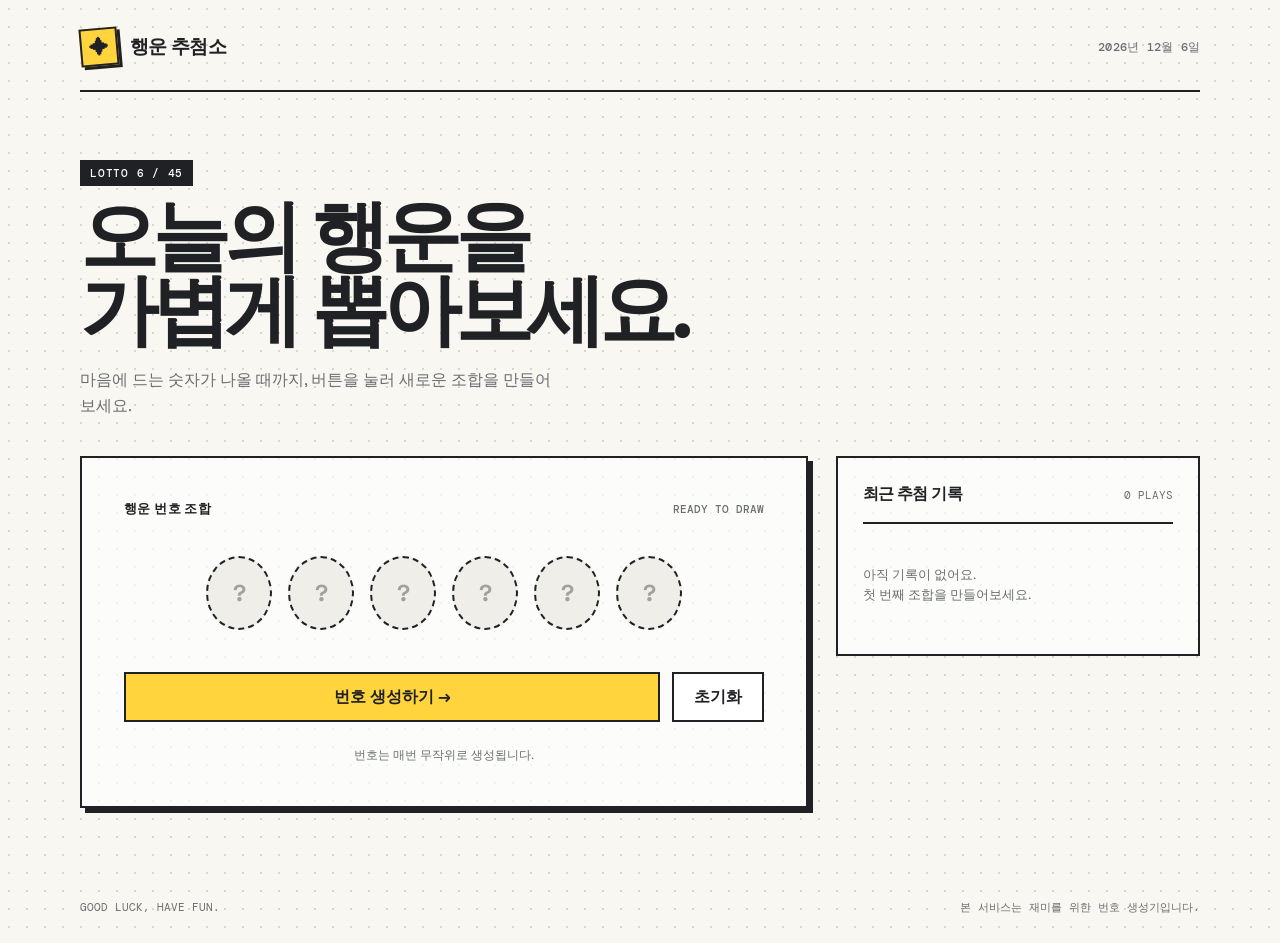
==== index.html @ a0ca6533 "Initial commit: add product landing page Co-Authored-By: Claude Sonnet 5 <noreply@anthropic.com>" ====
<!doctype html>
<html lang="ko">
<head>
  <meta charset="UTF-8">
  <meta name="viewport" content="width=device-width, initial-scale=1.0">
  <title>행운 추첨소 | 로또 번호 생성기</title>
  <meta name="description" content="가볍게 즐기는 로또 번호 추첨 사이트">
  <style>
    @import url('https://fonts.googleapis.com/css2?family=DM+Mono:wght@400;500&family=Space+Grotesk:wght@500;600;700&display=swap');

    :root {
      --ink: #202124;
      --muted: #6b6d72;
      --paper: #f8f7f2;
      --line: #deddd6;
      --yellow: #ffd43d;
      --yellow-deep: #e4ae00;
      --green: #9bd6ae;
      --blue: #9dc8e8;
      --red: #f2a2a2;
      --purple: #c4b0e7;
      --shadow: 5px 5px 0 var(--ink);
    }

    * { box-sizing: border-box; }
    body {
      margin: 0;
      min-width: 320px;
      color: var(--ink);
      background-color: var(--paper);
      background-image: radial-gradient(#d8d7cf 0.8px, transparent 0.8px);
      background-size: 18px 18px;
      font-family: 'Space Grotesk', 'Apple SD Gothic Neo', sans-serif;
    }
    button { font: inherit; color: inherit; cursor: pointer; }
    .shell { width: min(1120px, calc(100% - 40px)); margin: 0 auto; }
    header { display: flex; align-items: center; justify-content: space-between; padding: 28px 0 24px; border-bottom: 2px solid var(--ink); }
    .brand { display: flex; align-items: center; gap: 12px; font-weight: 700; letter-spacing: -0.04em; }
    .brand-mark { display: grid; place-items: center; width: 38px; height: 38px; border: 2px solid var(--ink); background: var(--yellow); box-shadow: 3px 3px 0 var(--ink); transform: rotate(-5deg); font-size: 19px; }
    .brand span { font-size: 19px; }
    .date { color: var(--muted); font: 500 12px 'DM Mono', monospace; letter-spacing: .02em; }
    main { padding: 68px 0 72px; }
    .intro { max-width: 690px; margin-bottom: 38px; }
    .eyebrow { display: inline-block; margin-bottom: 13px; padding: 6px 10px; background: var(--ink); color: white; font: 500 11px 'DM Mono', monospace; letter-spacing: .07em; }
    h1 { margin: 0; font-size: clamp(42px, 7vw, 78px); line-height: .95; letter-spacing: -0.075em; }
    .intro p { max-width: 480px; margin: 20px 0 0; color: var(--muted); font-size: 16px; line-height: 1.6; }
    .layout { display: grid; grid-template-columns: minmax(0, 1.5fr) minmax(280px, .75fr); gap: 28px; align-items: start; }
    .draw-panel, .history-panel { border: 2px solid var(--ink); background: rgba(255,255,255,.65); }
    .draw-panel { padding: clamp(24px, 4vw, 42px); box-shadow: var(--shadow); }
    .panel-top { display: flex; align-items: center; justify-content: space-between; gap: 16px; margin-bottom: 38px; }
    .panel-title { margin: 0; font-size: 13px; font-weight: 700; letter-spacing: .03em; }
    .round { color: var(--muted); font: 500 11px 'DM Mono', monospace; }
    .numbers { display: flex; flex-wrap: wrap; justify-content: center; gap: clamp(9px, 2vw, 16px); min-height: 74px; margin-bottom: 42px; }
    .ball { display: grid; place-items: center; width: clamp(48px, 8vw, 66px); aspect-ratio: 1; border: 2px solid var(--ink); border-radius: 50%; background: var(--yellow); box-shadow: 3px 3px 0 var(--ink); font-size: clamp(17px, 3vw, 23px); font-weight: 700; animation: pop .35s both; }
    .ball:nth-child(2n) { background: var(--green); }
    .ball:nth-child(3n) { background: var(--blue); }
    .ball:nth-child(4n) { background: var(--red); }
    .ball:nth-child(5n) { background: var(--purple); }
    .ball.placeholder { background: #efeee8; color: #a2a29c; box-shadow: none; border-style: dashed; animation: none; }
    @keyframes pop { from { opacity: 0; transform: translateY(10px) scale(.7); } to { opacity: 1; transform: translateY(0) scale(1); } }
    .actions { display: flex; gap: 12px; }
    .button { min-height: 50px; border: 2px solid var(--ink); padding: 0 20px; font-weight: 700; transition: transform .15s, box-shadow .15s; }
    .button:hover { transform: translate(-2px, -2px); box-shadow: 3px 3px 0 var(--ink); }
    .button:active { transform: translate(0, 0); box-shadow: none; }
    .button.primary { flex: 1; background: var(--yellow); }
    .button.secondary { background: white; }
    .button:focus-visible { outline: 3px solid #3d7ab8; outline-offset: 3px; }
    .tip { margin: 25px 0 0; color: var(--muted); font-size: 12px; text-align: center; }
    .history-panel { padding: 25px; }
    .history-head { display: flex; align-items: baseline; justify-content: space-between; padding-bottom: 17px; border-bottom: 2px solid var(--ink); }
    .history-head h2 { margin: 0; font-size: 16px; letter-spacing: -.04em; }
    .history-count { color: var(--muted); font: 11px 'DM Mono', monospace; }
    .history-list { display: grid; gap: 0; }
    .history-item { display: flex; align-items: center; justify-content: space-between; gap: 10px; padding: 17px 0; border-bottom: 1px solid var(--line); }
    .history-balls { display: flex; flex-wrap: wrap; gap: 5px; }
    .mini-ball { display: grid; place-items: center; width: 26px; height: 26px; border: 1px solid var(--ink); border-radius: 50%; background: var(--yellow); font: 500 11px 'DM Mono', monospace; }
    .mini-ball:nth-child(2n) { background: var(--green); } .mini-ball:nth-child(3n) { background: var(--blue); } .mini-ball:nth-child(4n) { background: var(--red); } .mini-ball:nth-child(5n) { background: var(--purple); }
    .history-time { color: var(--muted); font: 10px 'DM Mono', monospace; white-space: nowrap; }
    .empty { padding: 28px 0 12px; color: var(--muted); font-size: 13px; line-height: 1.5; }
    footer { display: flex; justify-content: space-between; gap: 20px; padding: 20px 0 28px; color: var(--muted); font: 11px 'DM Mono', monospace; }
    @media (max-width: 760px) {
      .shell { width: min(100% - 28px, 560px); }
      header { padding-top: 20px; } .date { display: none; }
      main { padding: 48px 0 50px; } .layout { grid-template-columns: 1fr; }
      .intro { margin-bottom: 28px; } .intro p { font-size: 14px; }
      .draw-panel { box-shadow: 4px 4px 0 var(--ink); }
      footer { flex-direction: column; gap: 8px; }
    }
    @media (max-width: 420px) { .actions { flex-direction: column; } .button { width: 100%; } .panel-top { margin-bottom: 28px; } }
  </style>
</head>
<body>
  <div class="shell">
    <header>
      <div class="brand"><div class="brand-mark" aria-hidden="true">✦</div><span>행운 추첨소</span></div>
      <div class="date" id="today"></div>
    </header>

    <main>
      <section class="intro" aria-labelledby="page-title">
        <span class="eyebrow">LOTTO 6 / 45</span>
        <h1 id="page-title">오늘의 행운을<br>가볍게 뽑아보세요.</h1>
        <p>마음에 드는 숫자가 나올 때까지, 버튼을 눌러 새로운 조합을 만들어보세요.</p>
      </section>

      <div class="layout">
        <section class="draw-panel" aria-labelledby="draw-title">
          <div class="panel-top">
            <h2 class="panel-title" id="draw-title">행운 번호 조합</h2>
            <span class="round" id="roundLabel">READY TO DRAW</span>
          </div>
          <div class="numbers" id="numbers" aria-live="polite" aria-label="추첨된 로또 번호">
            <span class="ball placeholder">?</span><span class="ball placeholder">?</span><span class="ball placeholder">?</span><span class="ball placeholder">?</span><span class="ball placeholder">?</span><span class="ball placeholder">?</span>
          </div>
          <div class="actions">
            <button class="button primary" id="drawButton" type="button">번호 생성하기 <span aria-hidden="true">→</span></button>
            <button class="button secondary" id="resetButton" type="button">초기화</button>
          </div>
          <p class="tip">번호는 매번 무작위로 생성됩니다.</p>
        </section>

        <aside class="history-panel" aria-labelledby="history-title">
          <div class="history-head"><h2 id="history-title">최근 추첨 기록</h2><span class="history-count" id="historyCount">0 PLAYS</span></div>
          <div class="history-list" id="historyList"><p class="empty" id="emptyHistory">아직 기록이 없어요.<br>첫 번째 조합을 만들어보세요.</p></div>
        </aside>
      </div>
    </main>

    <footer><span>GOOD LUCK, HAVE FUN.</span><span>본 서비스는 재미를 위한 번호 생성기입니다.</span></footer>
  </div>

  <script>
    const numbersElement = document.getElementById('numbers');
    const drawButton = document.getElementById('drawButton');
    const resetButton = document.getElementById('resetButton');
    const historyList = document.getElementById('historyList');
    const historyCount = document.getElementById('historyCount');
    const roundLabel = document.getElementById('roundLabel');
    const today = document.getElementById('today');
    let drawCount = 0;

    today.textContent = new Intl.DateTimeFormat('ko-KR', { dateStyle: 'long' }).format(new Date());

    function createNumbers() {
      const pool = Array.from({ length: 45 }, (_, index) => index + 1);
      return pool.sort(() => Math.random() - 0.5).slice(0, 6).sort((a, b) => a - b);
    }

    function renderNumbers(numbers) {
      numbersElement.innerHTML = numbers.map((number, index) => `<span class="ball" style="animation-delay: ${index * 45}ms">${number}</span>`).join('');
    }

    function addHistory(numbers) {
      const time = new Intl.DateTimeFormat('ko-KR', { hour: '2-digit', minute: '2-digit' }).format(new Date());
      const item = document.createElement('div');
      item.className = 'history-item';
      item.innerHTML = `<div class="history-balls">${numbers.map(number => `<span class="mini-ball">${number}</span>`).join('')}</div><span class="history-time">${time}</span>`;
      const emptyHistory = document.getElementById('emptyHistory');
      if (emptyHistory) emptyHistory.remove();
      historyList.prepend(item);
      drawCount += 1;
      historyCount.textContent = `${drawCount} ${drawCount === 1 ? 'PLAY' : 'PLAYS'}`;
    }

    function draw() {
      const numbers = createNumbers();
      renderNumbers(numbers);
      addHistory(numbers);
      roundLabel.textContent = `DRAW #${String(drawCount).padStart(2, '0')}`;
    }

    function reset() {
      numbersElement.innerHTML = '<span class="ball placeholder">?</span>'.repeat(6);
      roundLabel.textContent = 'READY TO DRAW';
      historyList.innerHTML = '<p class="empty" id="emptyHistory">아직 기록이 없어요.<br>첫 번째 조합을 만들어보세요.</p>';
      drawCount = 0;
      historyCount.textContent = '0 PLAYS';
    }

    drawButton.addEventListener('click', draw);
    resetButton.addEventListener('click', reset);
  </script>
</body>
</html>
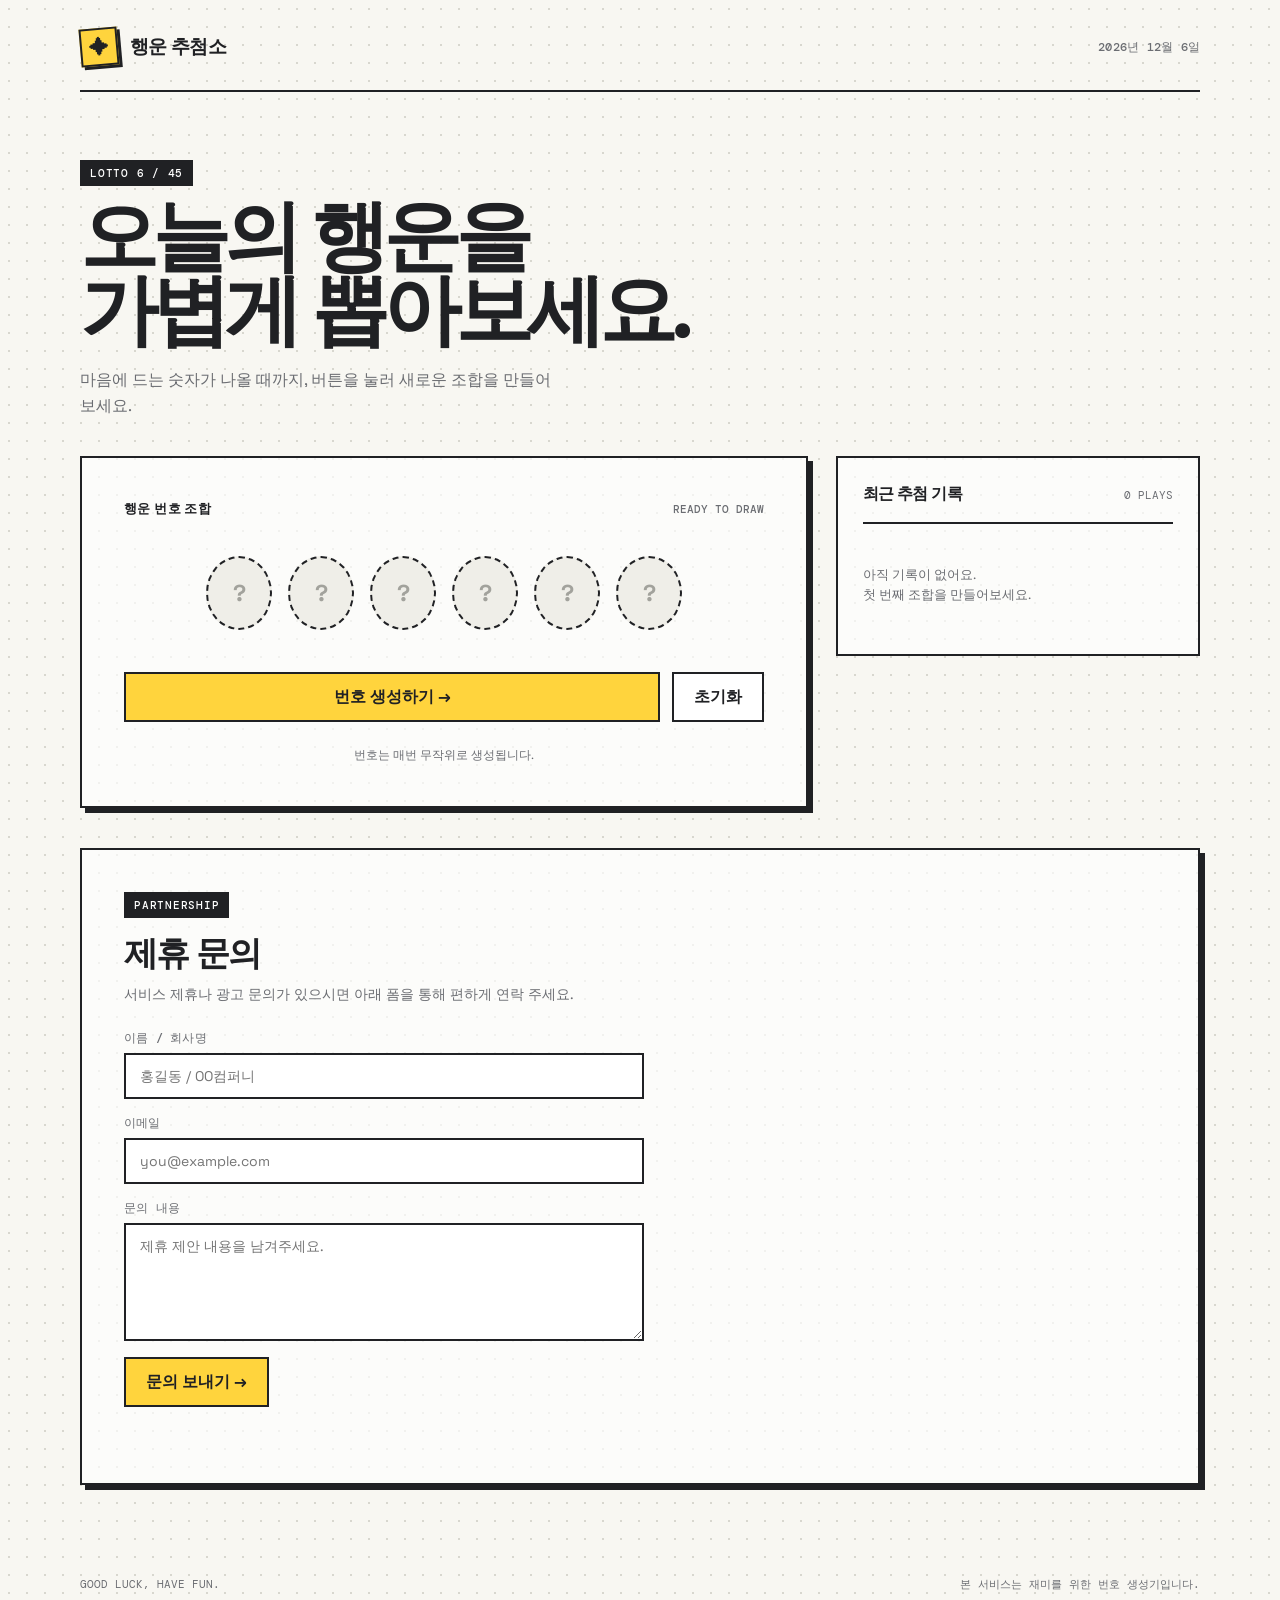
==== commit a76d8b42: "Add Formspree-powered partnership inquiry form Co-Authored-By: Claude Sonnet 5 <noreply@anthropic.co" ====
--- a/index.html
+++ b/index.html
@@ -87,6 +87,20 @@
       footer { flex-direction: column; gap: 8px; }
     }
     @media (max-width: 420px) { .actions { flex-direction: column; } .button { width: 100%; } .panel-top { margin-bottom: 28px; } }
+
+    .partner-panel { margin-top: 40px; padding: clamp(24px, 4vw, 42px); border: 2px solid var(--ink); background: rgba(255,255,255,.65); box-shadow: var(--shadow); }
+    .partner-heading { margin: 0 0 6px; font-size: clamp(26px, 4vw, 34px); letter-spacing: -0.05em; }
+    .partner-panel > p { max-width: 480px; margin: 0; color: var(--muted); font-size: 14px; line-height: 1.6; }
+    .partner-form { display: grid; gap: 16px; max-width: 520px; margin-top: 24px; }
+    .field { display: grid; gap: 6px; }
+    .field label { font: 500 12px 'DM Mono', monospace; color: var(--muted); letter-spacing: .02em; }
+    .field input, .field textarea { font: inherit; font-size: 14px; padding: 12px 14px; border: 2px solid var(--ink); background: white; color: var(--ink); resize: vertical; }
+    .field input:focus, .field textarea:focus { outline: 3px solid #3d7ab8; outline-offset: 2px; }
+    .partner-form .button { width: fit-content; }
+    .form-status { margin: 0; font-size: 13px; min-height: 18px; }
+    .form-status.success { color: #1c7a3d; }
+    .form-status.error { color: #c0392b; }
+    @media (max-width: 420px) { .partner-form .button { width: 100%; } }
   </style>
 </head>
 <body>
@@ -124,6 +138,30 @@
           <div class="history-list" id="historyList"><p class="empty" id="emptyHistory">아직 기록이 없어요.<br>첫 번째 조합을 만들어보세요.</p></div>
         </aside>
       </div>
+
+      <section class="partner-panel" aria-labelledby="partner-title">
+        <span class="eyebrow">PARTNERSHIP</span>
+        <h2 class="partner-heading" id="partner-title">제휴 문의</h2>
+        <p>서비스 제휴나 광고 문의가 있으시면 아래 폼을 통해 편하게 연락 주세요.</p>
+
+        <form id="partnerForm" class="partner-form" action="https://formspree.io/f/mjyblabw" method="POST">
+          <div class="field">
+            <label for="partnerName">이름 / 회사명</label>
+            <input type="text" id="partnerName" name="name" required placeholder="홍길동 / OO컴퍼니">
+          </div>
+          <div class="field">
+            <label for="partnerEmail">이메일</label>
+            <input type="email" id="partnerEmail" name="email" required placeholder="you@example.com">
+          </div>
+          <div class="field">
+            <label for="partnerMessage">문의 내용</label>
+            <textarea id="partnerMessage" name="message" rows="5" required placeholder="제휴 제안 내용을 남겨주세요."></textarea>
+          </div>
+          <input type="text" name="_gotcha" style="display:none" tabindex="-1" autocomplete="off">
+          <button class="button primary" type="submit" id="partnerSubmit">문의 보내기 <span aria-hidden="true">→</span></button>
+          <p class="form-status" id="partnerStatus" role="status" aria-live="polite"></p>
+        </form>
+      </section>
     </main>
 
     <footer><span>GOOD LUCK, HAVE FUN.</span><span>본 서비스는 재미를 위한 번호 생성기입니다.</span></footer>
@@ -179,6 +217,40 @@
 
     drawButton.addEventListener('click', draw);
     resetButton.addEventListener('click', reset);
+
+    const partnerForm = document.getElementById('partnerForm');
+    const partnerSubmit = document.getElementById('partnerSubmit');
+    const partnerStatus = document.getElementById('partnerStatus');
+
+    partnerForm.addEventListener('submit', async (event) => {
+      event.preventDefault();
+      partnerSubmit.disabled = true;
+      partnerStatus.className = 'form-status';
+      partnerStatus.textContent = '전송 중...';
+
+      try {
+        const response = await fetch(partnerForm.action, {
+          method: 'POST',
+          body: new FormData(partnerForm),
+          headers: { 'Accept': 'application/json' }
+        });
+
+        if (response.ok) {
+          partnerStatus.className = 'form-status success';
+          partnerStatus.textContent = '문의가 접수되었습니다. 감사합니다!';
+          partnerForm.reset();
+        } else {
+          const data = await response.json().catch(() => null);
+          partnerStatus.className = 'form-status error';
+          partnerStatus.textContent = data?.errors?.[0]?.message || '전송에 실패했습니다. 잠시 후 다시 시도해주세요.';
+        }
+      } catch (error) {
+        partnerStatus.className = 'form-status error';
+        partnerStatus.textContent = '전송에 실패했습니다. 네트워크를 확인해주세요.';
+      } finally {
+        partnerSubmit.disabled = false;
+      }
+    });
   </script>
 </body>
 </html>
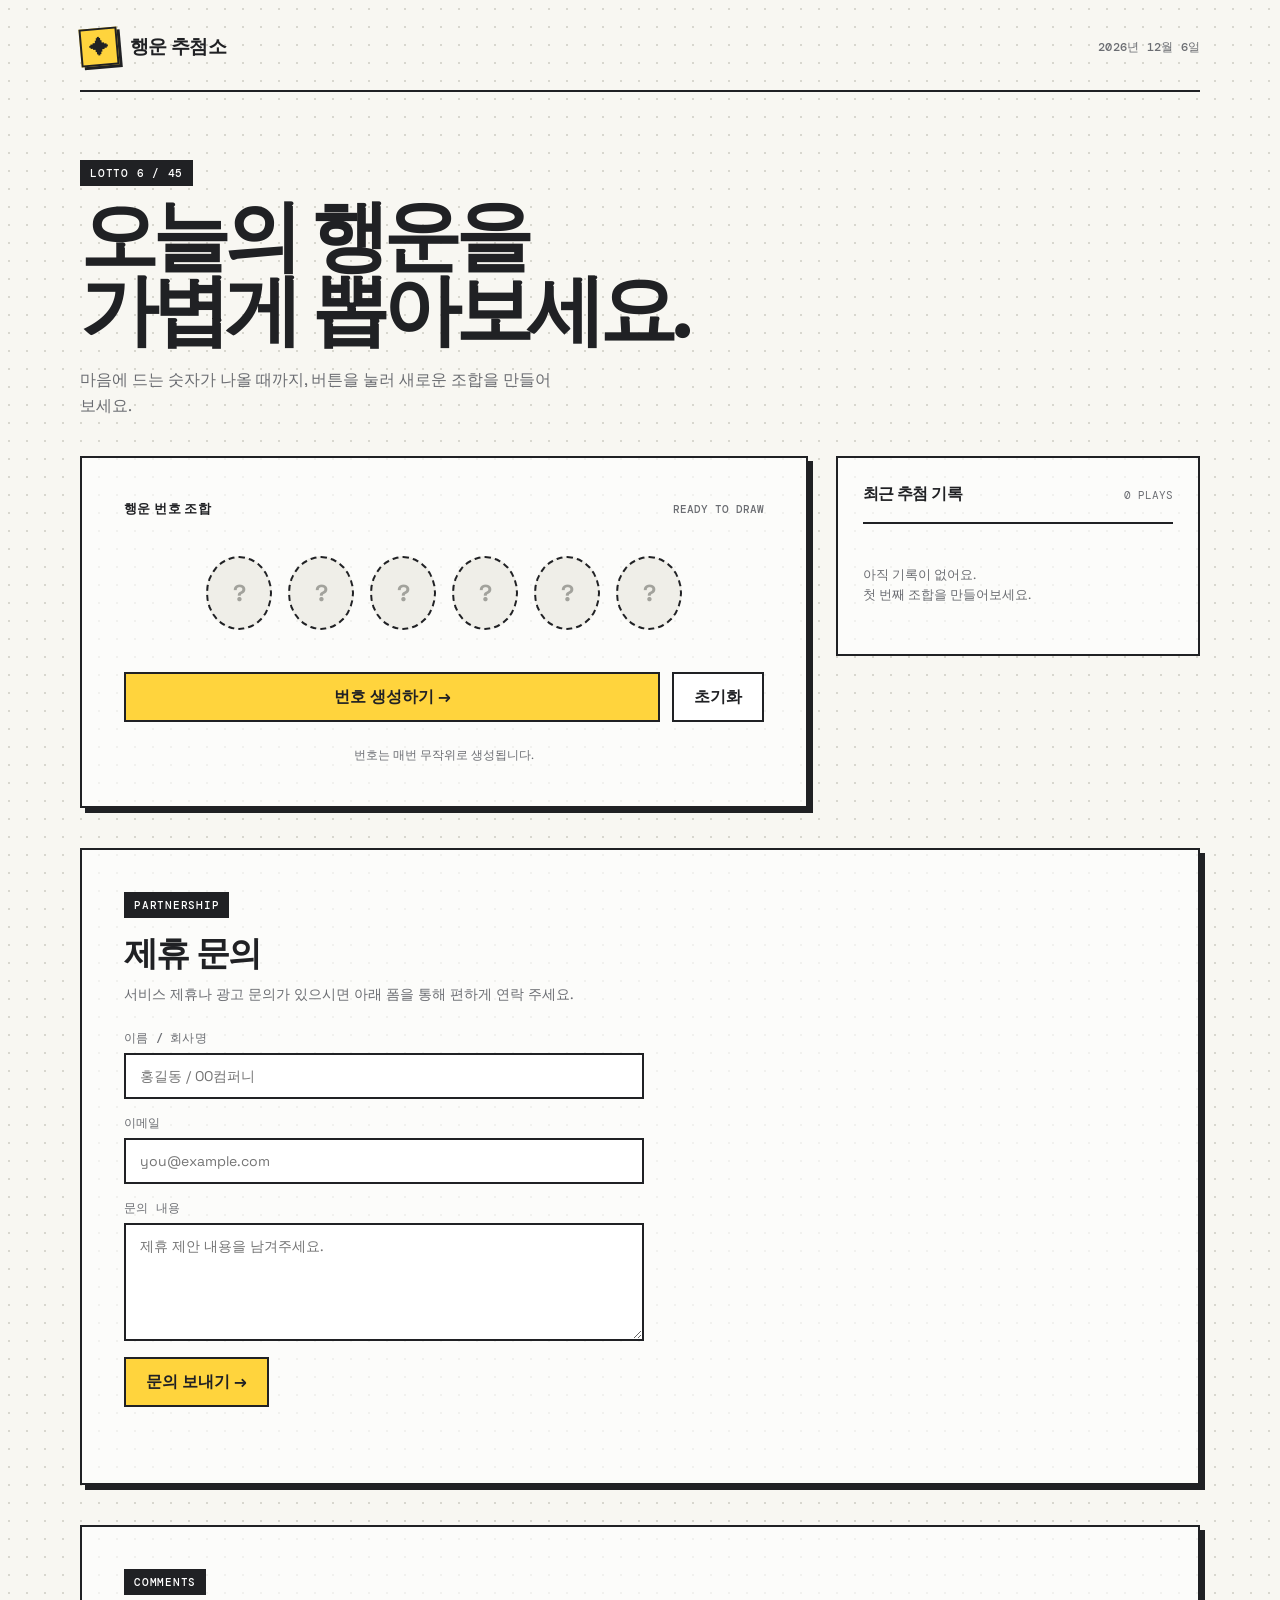
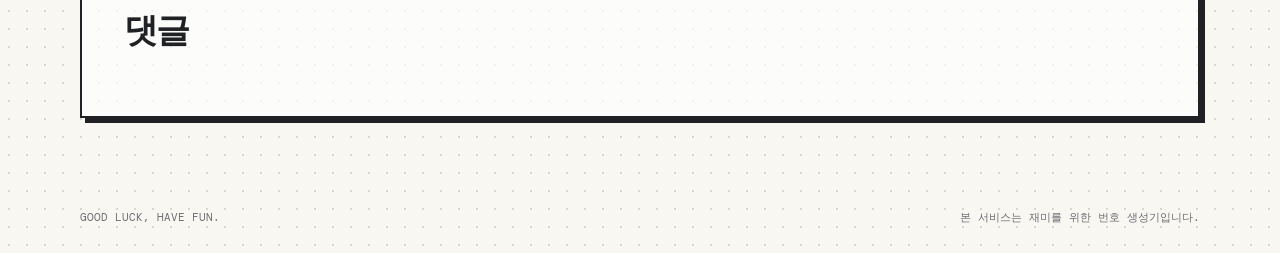
==== commit e3e60305: "Add Disqus comment section below main content Co-Authored-By: Claude Sonnet 5 <noreply@anthropic.com" ====
--- a/index.html
+++ b/index.html
@@ -101,6 +101,9 @@
     .form-status.success { color: #1c7a3d; }
     .form-status.error { color: #c0392b; }
     @media (max-width: 420px) { .partner-form .button { width: 100%; } }
+
+    .comments-panel { margin-top: 40px; padding: clamp(24px, 4vw, 42px); border: 2px solid var(--ink); background: rgba(255,255,255,.65); box-shadow: var(--shadow); }
+    .comments-heading { margin: 0 0 20px; font-size: clamp(26px, 4vw, 34px); letter-spacing: -0.05em; }
   </style>
 </head>
 <body>
@@ -162,10 +165,30 @@
           <p class="form-status" id="partnerStatus" role="status" aria-live="polite"></p>
         </form>
       </section>
+
+      <section class="comments-panel" aria-labelledby="comments-title">
+        <span class="eyebrow">COMMENTS</span>
+        <h2 class="comments-heading" id="comments-title">댓글</h2>
+        <div id="disqus_thread"></div>
+      </section>
     </main>
 
     <footer><span>GOOD LUCK, HAVE FUN.</span><span>본 서비스는 재미를 위한 번호 생성기입니다.</span></footer>
   </div>
+
+  <script>
+    var disqus_config = function () {
+      this.page.url = window.location.href;
+      this.page.identifier = 'lotto-home';
+    };
+    (function() {
+      var d = document, s = d.createElement('script');
+      s.src = 'https://productbuilder-xjwd5iqwdi.disqus.com/embed.js';
+      s.setAttribute('data-timestamp', +new Date());
+      (d.head || d.body).appendChild(s);
+    })();
+  </script>
+  <noscript>Please enable JavaScript to view the <a href="https://disqus.com/?ref_noscript">comments powered by Disqus.</a></noscript>
 
   <script>
     const numbersElement = document.getElementById('numbers');
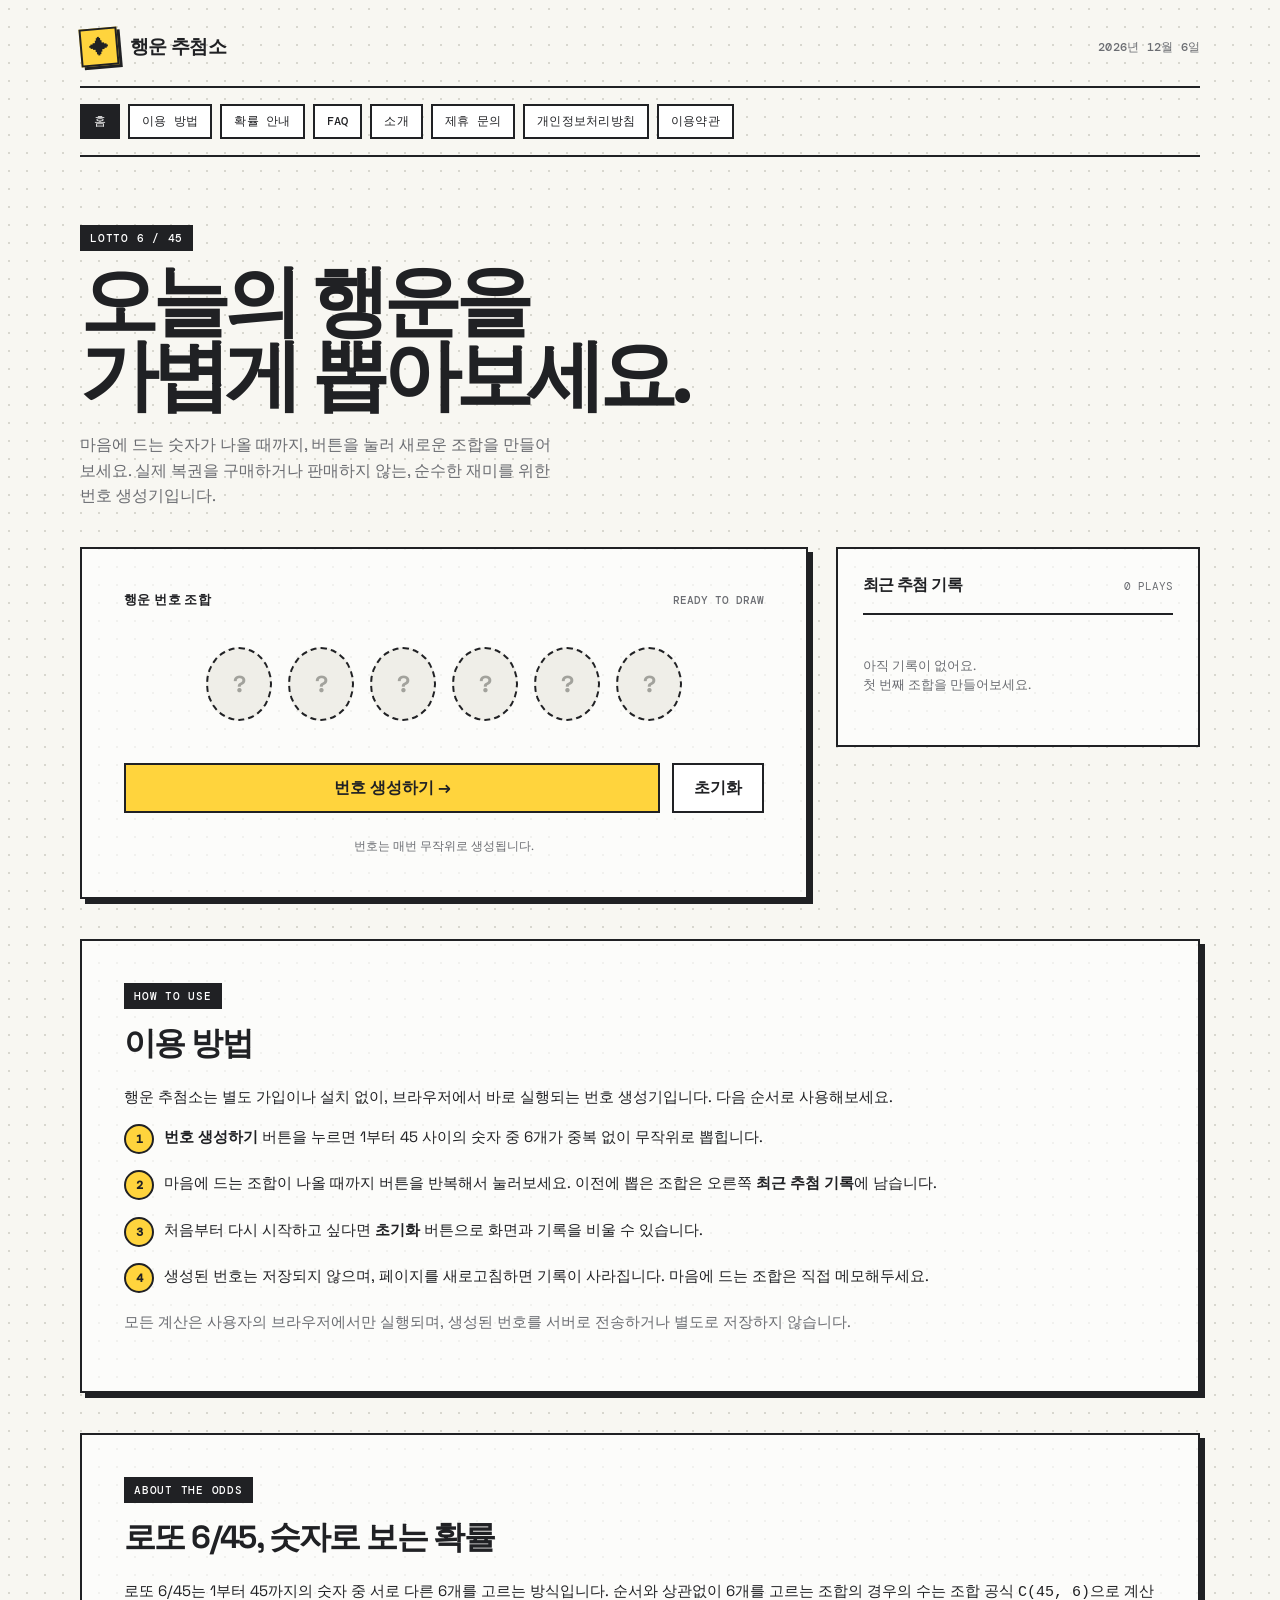
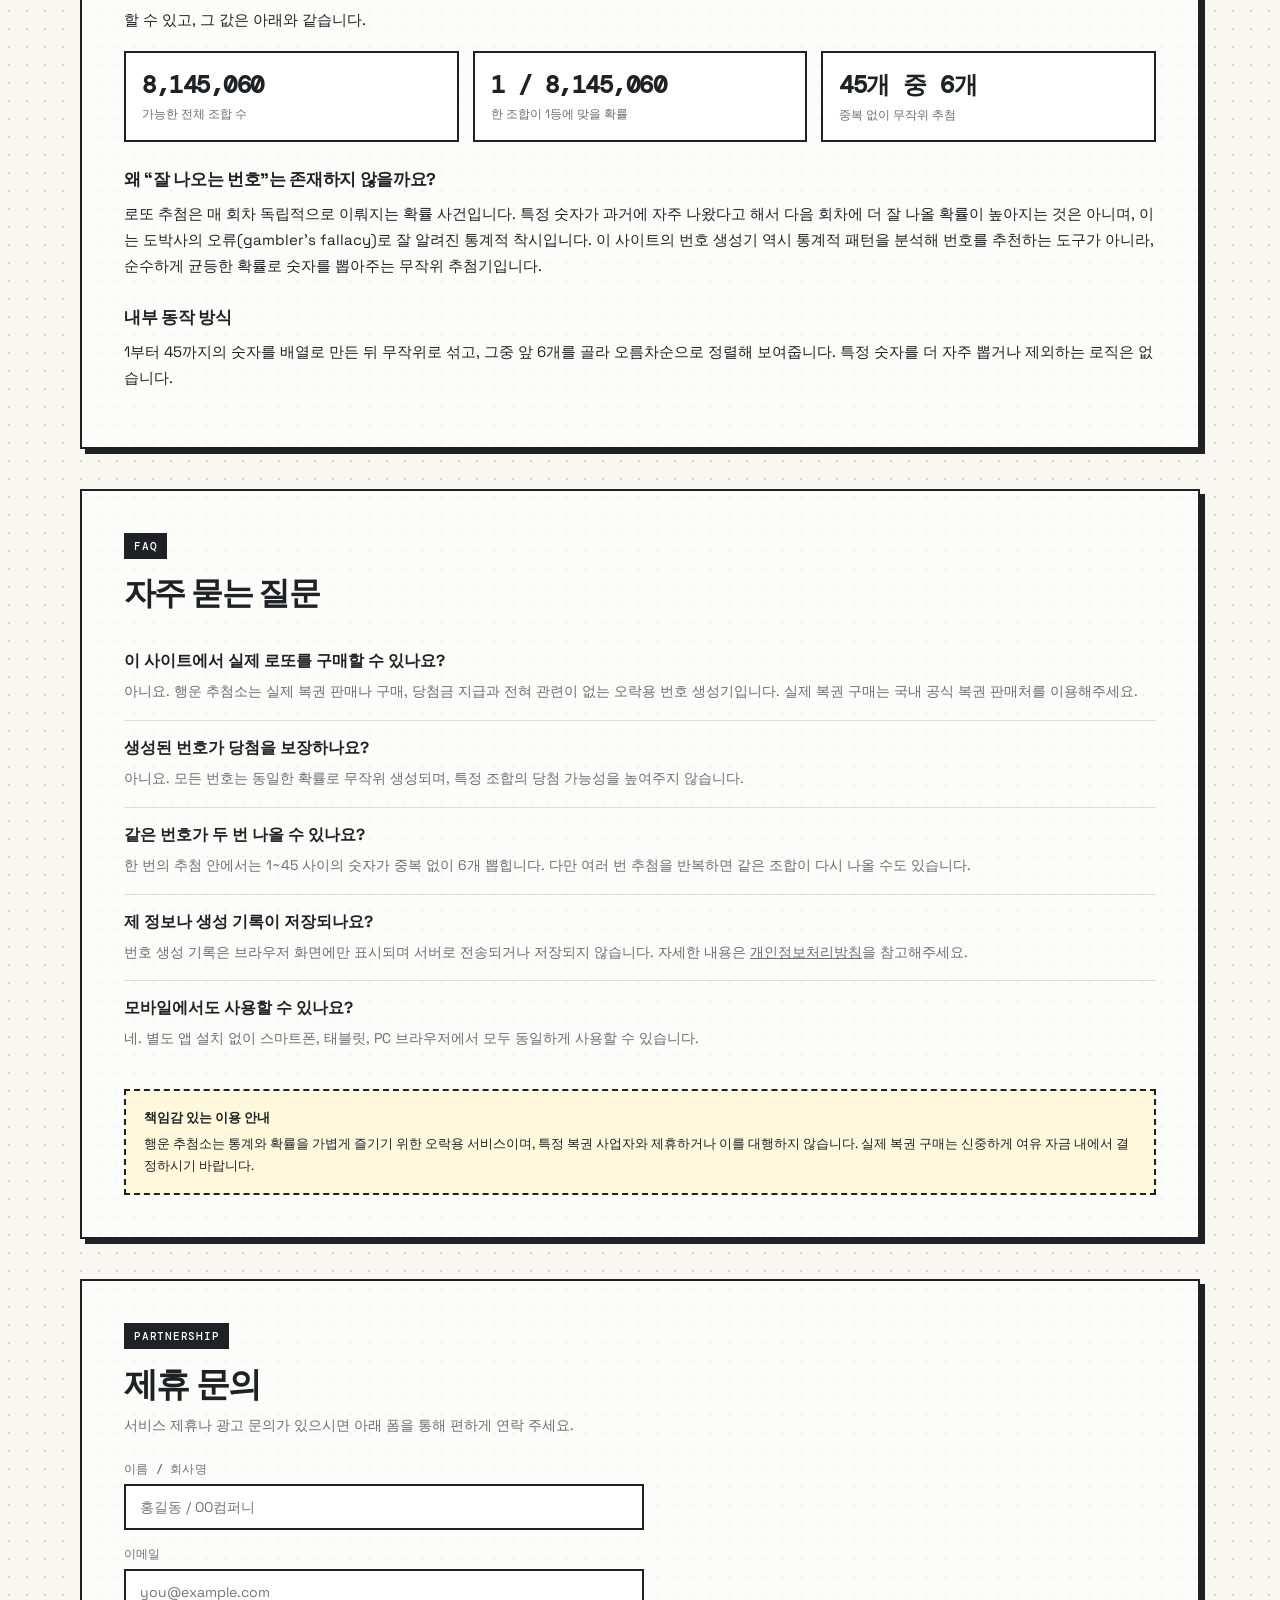
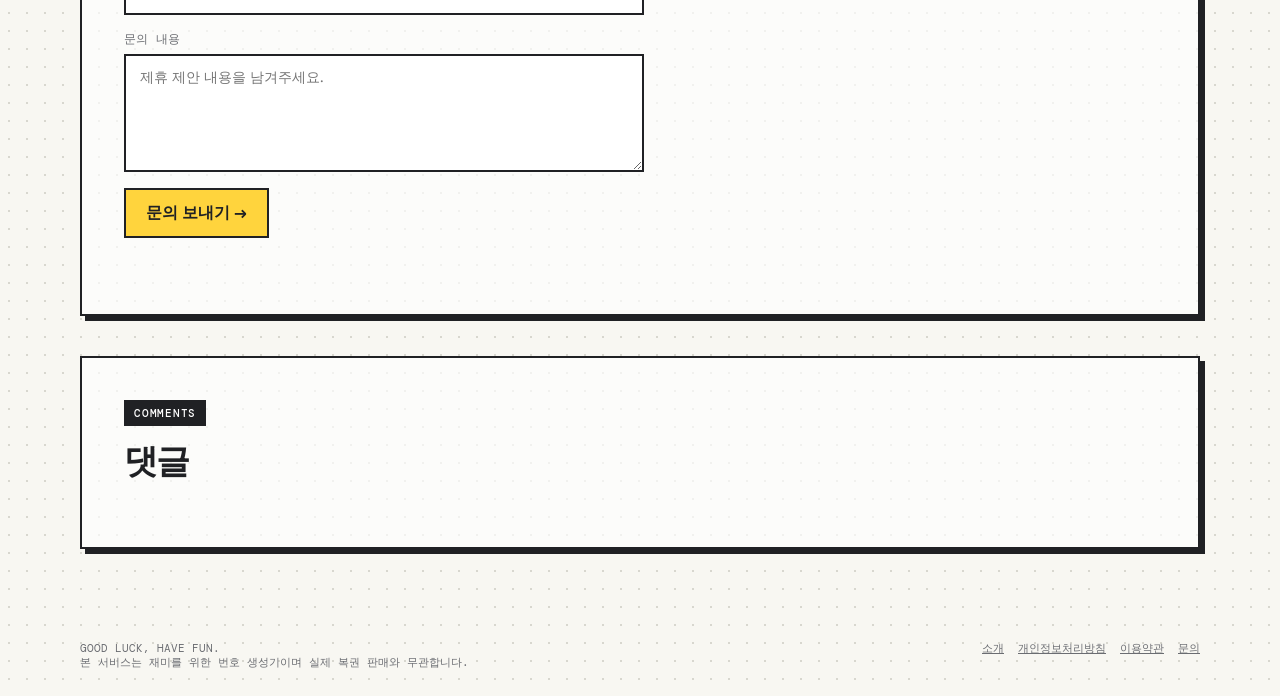
==== commit 21a59c44: "Improve site quality for AdSense review readiness Extract shared styles.css, add site navigation, an" ====
--- a/index.html
+++ b/index.html
@@ -4,120 +4,35 @@
   <meta charset="UTF-8">
   <meta name="viewport" content="width=device-width, initial-scale=1.0">
   <title>행운 추첨소 | 로또 번호 생성기</title>
-  <meta name="description" content="가볍게 즐기는 로또 번호 추첨 사이트">
-  <style>
-    @import url('https://fonts.googleapis.com/css2?family=DM+Mono:wght@400;500&family=Space+Grotesk:wght@500;600;700&display=swap');
-
-    :root {
-      --ink: #202124;
-      --muted: #6b6d72;
-      --paper: #f8f7f2;
-      --line: #deddd6;
-      --yellow: #ffd43d;
-      --yellow-deep: #e4ae00;
-      --green: #9bd6ae;
-      --blue: #9dc8e8;
-      --red: #f2a2a2;
-      --purple: #c4b0e7;
-      --shadow: 5px 5px 0 var(--ink);
-    }
-
-    * { box-sizing: border-box; }
-    body {
-      margin: 0;
-      min-width: 320px;
-      color: var(--ink);
-      background-color: var(--paper);
-      background-image: radial-gradient(#d8d7cf 0.8px, transparent 0.8px);
-      background-size: 18px 18px;
-      font-family: 'Space Grotesk', 'Apple SD Gothic Neo', sans-serif;
-    }
-    button { font: inherit; color: inherit; cursor: pointer; }
-    .shell { width: min(1120px, calc(100% - 40px)); margin: 0 auto; }
-    header { display: flex; align-items: center; justify-content: space-between; padding: 28px 0 24px; border-bottom: 2px solid var(--ink); }
-    .brand { display: flex; align-items: center; gap: 12px; font-weight: 700; letter-spacing: -0.04em; }
-    .brand-mark { display: grid; place-items: center; width: 38px; height: 38px; border: 2px solid var(--ink); background: var(--yellow); box-shadow: 3px 3px 0 var(--ink); transform: rotate(-5deg); font-size: 19px; }
-    .brand span { font-size: 19px; }
-    .date { color: var(--muted); font: 500 12px 'DM Mono', monospace; letter-spacing: .02em; }
-    main { padding: 68px 0 72px; }
-    .intro { max-width: 690px; margin-bottom: 38px; }
-    .eyebrow { display: inline-block; margin-bottom: 13px; padding: 6px 10px; background: var(--ink); color: white; font: 500 11px 'DM Mono', monospace; letter-spacing: .07em; }
-    h1 { margin: 0; font-size: clamp(42px, 7vw, 78px); line-height: .95; letter-spacing: -0.075em; }
-    .intro p { max-width: 480px; margin: 20px 0 0; color: var(--muted); font-size: 16px; line-height: 1.6; }
-    .layout { display: grid; grid-template-columns: minmax(0, 1.5fr) minmax(280px, .75fr); gap: 28px; align-items: start; }
-    .draw-panel, .history-panel { border: 2px solid var(--ink); background: rgba(255,255,255,.65); }
-    .draw-panel { padding: clamp(24px, 4vw, 42px); box-shadow: var(--shadow); }
-    .panel-top { display: flex; align-items: center; justify-content: space-between; gap: 16px; margin-bottom: 38px; }
-    .panel-title { margin: 0; font-size: 13px; font-weight: 700; letter-spacing: .03em; }
-    .round { color: var(--muted); font: 500 11px 'DM Mono', monospace; }
-    .numbers { display: flex; flex-wrap: wrap; justify-content: center; gap: clamp(9px, 2vw, 16px); min-height: 74px; margin-bottom: 42px; }
-    .ball { display: grid; place-items: center; width: clamp(48px, 8vw, 66px); aspect-ratio: 1; border: 2px solid var(--ink); border-radius: 50%; background: var(--yellow); box-shadow: 3px 3px 0 var(--ink); font-size: clamp(17px, 3vw, 23px); font-weight: 700; animation: pop .35s both; }
-    .ball:nth-child(2n) { background: var(--green); }
-    .ball:nth-child(3n) { background: var(--blue); }
-    .ball:nth-child(4n) { background: var(--red); }
-    .ball:nth-child(5n) { background: var(--purple); }
-    .ball.placeholder { background: #efeee8; color: #a2a29c; box-shadow: none; border-style: dashed; animation: none; }
-    @keyframes pop { from { opacity: 0; transform: translateY(10px) scale(.7); } to { opacity: 1; transform: translateY(0) scale(1); } }
-    .actions { display: flex; gap: 12px; }
-    .button { min-height: 50px; border: 2px solid var(--ink); padding: 0 20px; font-weight: 700; transition: transform .15s, box-shadow .15s; }
-    .button:hover { transform: translate(-2px, -2px); box-shadow: 3px 3px 0 var(--ink); }
-    .button:active { transform: translate(0, 0); box-shadow: none; }
-    .button.primary { flex: 1; background: var(--yellow); }
-    .button.secondary { background: white; }
-    .button:focus-visible { outline: 3px solid #3d7ab8; outline-offset: 3px; }
-    .tip { margin: 25px 0 0; color: var(--muted); font-size: 12px; text-align: center; }
-    .history-panel { padding: 25px; }
-    .history-head { display: flex; align-items: baseline; justify-content: space-between; padding-bottom: 17px; border-bottom: 2px solid var(--ink); }
-    .history-head h2 { margin: 0; font-size: 16px; letter-spacing: -.04em; }
-    .history-count { color: var(--muted); font: 11px 'DM Mono', monospace; }
-    .history-list { display: grid; gap: 0; }
-    .history-item { display: flex; align-items: center; justify-content: space-between; gap: 10px; padding: 17px 0; border-bottom: 1px solid var(--line); }
-    .history-balls { display: flex; flex-wrap: wrap; gap: 5px; }
-    .mini-ball { display: grid; place-items: center; width: 26px; height: 26px; border: 1px solid var(--ink); border-radius: 50%; background: var(--yellow); font: 500 11px 'DM Mono', monospace; }
-    .mini-ball:nth-child(2n) { background: var(--green); } .mini-ball:nth-child(3n) { background: var(--blue); } .mini-ball:nth-child(4n) { background: var(--red); } .mini-ball:nth-child(5n) { background: var(--purple); }
-    .history-time { color: var(--muted); font: 10px 'DM Mono', monospace; white-space: nowrap; }
-    .empty { padding: 28px 0 12px; color: var(--muted); font-size: 13px; line-height: 1.5; }
-    footer { display: flex; justify-content: space-between; gap: 20px; padding: 20px 0 28px; color: var(--muted); font: 11px 'DM Mono', monospace; }
-    @media (max-width: 760px) {
-      .shell { width: min(100% - 28px, 560px); }
-      header { padding-top: 20px; } .date { display: none; }
-      main { padding: 48px 0 50px; } .layout { grid-template-columns: 1fr; }
-      .intro { margin-bottom: 28px; } .intro p { font-size: 14px; }
-      .draw-panel { box-shadow: 4px 4px 0 var(--ink); }
-      footer { flex-direction: column; gap: 8px; }
-    }
-    @media (max-width: 420px) { .actions { flex-direction: column; } .button { width: 100%; } .panel-top { margin-bottom: 28px; } }
-
-    .partner-panel { margin-top: 40px; padding: clamp(24px, 4vw, 42px); border: 2px solid var(--ink); background: rgba(255,255,255,.65); box-shadow: var(--shadow); }
-    .partner-heading { margin: 0 0 6px; font-size: clamp(26px, 4vw, 34px); letter-spacing: -0.05em; }
-    .partner-panel > p { max-width: 480px; margin: 0; color: var(--muted); font-size: 14px; line-height: 1.6; }
-    .partner-form { display: grid; gap: 16px; max-width: 520px; margin-top: 24px; }
-    .field { display: grid; gap: 6px; }
-    .field label { font: 500 12px 'DM Mono', monospace; color: var(--muted); letter-spacing: .02em; }
-    .field input, .field textarea { font: inherit; font-size: 14px; padding: 12px 14px; border: 2px solid var(--ink); background: white; color: var(--ink); resize: vertical; }
-    .field input:focus, .field textarea:focus { outline: 3px solid #3d7ab8; outline-offset: 2px; }
-    .partner-form .button { width: fit-content; }
-    .form-status { margin: 0; font-size: 13px; min-height: 18px; }
-    .form-status.success { color: #1c7a3d; }
-    .form-status.error { color: #c0392b; }
-    @media (max-width: 420px) { .partner-form .button { width: 100%; } }
-
-    .comments-panel { margin-top: 40px; padding: clamp(24px, 4vw, 42px); border: 2px solid var(--ink); background: rgba(255,255,255,.65); box-shadow: var(--shadow); }
-    .comments-heading { margin: 0 0 20px; font-size: clamp(26px, 4vw, 34px); letter-spacing: -0.05em; }
-  </style>
+  <meta name="description" content="로또 6/45 번호를 무작위로 뽑아보는 무료 웹 도구. 사용법, 당첨 확률과 조합 수 계산, 자주 묻는 질문까지 함께 안내합니다.">
+  <link rel="canonical" href="https://product-builder-lecture-7hu.pages.dev/">
+  <meta name="google-adsense-account" content="ca-pub-7638563960296296">
+  <script async src="https://pagead2.googlesyndication.com/pagead/js/adsbygoogle.js?client=ca-pub-7638563960296296"
+     crossorigin="anonymous"></script>
+  <link rel="stylesheet" href="styles.css">
 </head>
 <body>
   <div class="shell">
     <header>
-      <div class="brand"><div class="brand-mark" aria-hidden="true">✦</div><span>행운 추첨소</span></div>
+      <a class="brand" href="/"><div class="brand-mark" aria-hidden="true">✦</div><span>행운 추첨소</span></a>
       <div class="date" id="today"></div>
     </header>
+    <nav class="site-nav" aria-label="주요 메뉴">
+      <a href="/" aria-current="page">홈</a>
+      <a href="#howto">이용 방법</a>
+      <a href="#stats">확률 안내</a>
+      <a href="#faq">FAQ</a>
+      <a href="about.html">소개</a>
+      <a href="#partner-title">제휴 문의</a>
+      <a href="privacy.html">개인정보처리방침</a>
+      <a href="terms.html">이용약관</a>
+    </nav>
 
     <main>
       <section class="intro" aria-labelledby="page-title">
         <span class="eyebrow">LOTTO 6 / 45</span>
         <h1 id="page-title">오늘의 행운을<br>가볍게 뽑아보세요.</h1>
-        <p>마음에 드는 숫자가 나올 때까지, 버튼을 눌러 새로운 조합을 만들어보세요.</p>
+        <p>마음에 드는 숫자가 나올 때까지, 버튼을 눌러 새로운 조합을 만들어보세요. 실제 복권을 구매하거나 판매하지 않는, 순수한 재미를 위한 번호 생성기입니다.</p>
       </section>
 
       <div class="layout">
@@ -142,6 +57,65 @@
         </aside>
       </div>
 
+      <section class="content-panel" id="howto" aria-labelledby="howto-title">
+        <span class="eyebrow">HOW TO USE</span>
+        <h2 id="howto-title">이용 방법</h2>
+        <p>행운 추첨소는 별도 가입이나 설치 없이, 브라우저에서 바로 실행되는 번호 생성기입니다. 다음 순서로 사용해보세요.</p>
+        <ol class="steps">
+          <li><strong>번호 생성하기</strong> 버튼을 누르면 1부터 45 사이의 숫자 중 6개가 중복 없이 무작위로 뽑힙니다.</li>
+          <li>마음에 드는 조합이 나올 때까지 버튼을 반복해서 눌러보세요. 이전에 뽑은 조합은 오른쪽 <strong>최근 추첨 기록</strong>에 남습니다.</li>
+          <li>처음부터 다시 시작하고 싶다면 <strong>초기화</strong> 버튼으로 화면과 기록을 비울 수 있습니다.</li>
+          <li>생성된 번호는 저장되지 않으며, 페이지를 새로고침하면 기록이 사라집니다. 마음에 드는 조합은 직접 메모해두세요.</li>
+        </ol>
+        <p class="muted">모든 계산은 사용자의 브라우저에서만 실행되며, 생성된 번호를 서버로 전송하거나 별도로 저장하지 않습니다.</p>
+      </section>
+
+      <section class="content-panel" id="stats" aria-labelledby="stats-title">
+        <span class="eyebrow">ABOUT THE ODDS</span>
+        <h2 id="stats-title">로또 6/45, 숫자로 보는 확률</h2>
+        <p>로또 6/45는 1부터 45까지의 숫자 중 서로 다른 6개를 고르는 방식입니다. 순서와 상관없이 6개를 고르는 조합의 경우의 수는 조합 공식 <code>C(45, 6)</code>으로 계산할 수 있고, 그 값은 아래와 같습니다.</p>
+        <div class="stat-grid">
+          <div class="stat-card"><span class="num">8,145,060</span><span class="label">가능한 전체 조합 수</span></div>
+          <div class="stat-card"><span class="num">1 / 8,145,060</span><span class="label">한 조합이 1등에 맞을 확률</span></div>
+          <div class="stat-card"><span class="num">45개 중 6개</span><span class="label">중복 없이 무작위 추첨</span></div>
+        </div>
+        <h3>왜 &ldquo;잘 나오는 번호&rdquo;는 존재하지 않을까요?</h3>
+        <p>로또 추첨은 매 회차 독립적으로 이뤄지는 확률 사건입니다. 특정 숫자가 과거에 자주 나왔다고 해서 다음 회차에 더 잘 나올 확률이 높아지는 것은 아니며, 이는 도박사의 오류(gambler&rsquo;s fallacy)로 잘 알려진 통계적 착시입니다. 이 사이트의 번호 생성기 역시 통계적 패턴을 분석해 번호를 추천하는 도구가 아니라, 순수하게 균등한 확률로 숫자를 뽑아주는 무작위 추첨기입니다.</p>
+        <h3>내부 동작 방식</h3>
+        <p>1부터 45까지의 숫자를 배열로 만든 뒤 무작위로 섞고, 그중 앞 6개를 골라 오름차순으로 정렬해 보여줍니다. 특정 숫자를 더 자주 뽑거나 제외하는 로직은 없습니다.</p>
+      </section>
+
+      <section class="content-panel" id="faq" aria-labelledby="faq-title">
+        <span class="eyebrow">FAQ</span>
+        <h2 id="faq-title">자주 묻는 질문</h2>
+        <dl>
+          <div class="faq-item">
+            <dt>이 사이트에서 실제 로또를 구매할 수 있나요?</dt>
+            <dd>아니요. 행운 추첨소는 실제 복권 판매나 구매, 당첨금 지급과 전혀 관련이 없는 오락용 번호 생성기입니다. 실제 복권 구매는 국내 공식 복권 판매처를 이용해주세요.</dd>
+          </div>
+          <div class="faq-item">
+            <dt>생성된 번호가 당첨을 보장하나요?</dt>
+            <dd>아니요. 모든 번호는 동일한 확률로 무작위 생성되며, 특정 조합의 당첨 가능성을 높여주지 않습니다.</dd>
+          </div>
+          <div class="faq-item">
+            <dt>같은 번호가 두 번 나올 수 있나요?</dt>
+            <dd>한 번의 추첨 안에서는 1~45 사이의 숫자가 중복 없이 6개 뽑힙니다. 다만 여러 번 추첨을 반복하면 같은 조합이 다시 나올 수도 있습니다.</dd>
+          </div>
+          <div class="faq-item">
+            <dt>제 정보나 생성 기록이 저장되나요?</dt>
+            <dd>번호 생성 기록은 브라우저 화면에만 표시되며 서버로 전송되거나 저장되지 않습니다. 자세한 내용은 <a href="privacy.html">개인정보처리방침</a>을 참고해주세요.</dd>
+          </div>
+          <div class="faq-item">
+            <dt>모바일에서도 사용할 수 있나요?</dt>
+            <dd>네. 별도 앱 설치 없이 스마트폰, 태블릿, PC 브라우저에서 모두 동일하게 사용할 수 있습니다.</dd>
+          </div>
+        </dl>
+        <div class="disclaimer-box">
+          <strong>책임감 있는 이용 안내</strong>
+          행운 추첨소는 통계와 확률을 가볍게 즐기기 위한 오락용 서비스이며, 특정 복권 사업자와 제휴하거나 이를 대행하지 않습니다. 실제 복권 구매는 신중하게 여유 자금 내에서 결정하시기 바랍니다.
+        </div>
+      </section>
+
       <section class="partner-panel" aria-labelledby="partner-title">
         <span class="eyebrow">PARTNERSHIP</span>
         <h2 class="partner-heading" id="partner-title">제휴 문의</h2>
@@ -173,7 +147,15 @@
       </section>
     </main>
 
-    <footer><span>GOOD LUCK, HAVE FUN.</span><span>본 서비스는 재미를 위한 번호 생성기입니다.</span></footer>
+    <footer>
+      <span>GOOD LUCK, HAVE FUN.<br>본 서비스는 재미를 위한 번호 생성기이며 실제 복권 판매와 무관합니다.</span>
+      <nav aria-label="바닥글 메뉴">
+        <a href="about.html">소개</a>
+        <a href="privacy.html">개인정보처리방침</a>
+        <a href="terms.html">이용약관</a>
+        <a href="mailto:jeseo.yeon@gmail.com">문의</a>
+      </nav>
+    </footer>
   </div>
 
   <script>
--- a/styles.css
+++ b/styles.css
@@ -0,0 +1,131 @@
+@import url('https://fonts.googleapis.com/css2?family=DM+Mono:wght@400;500&family=Space+Grotesk:wght@500;600;700&display=swap');
+
+:root {
+  --ink: #202124;
+  --muted: #6b6d72;
+  --paper: #f8f7f2;
+  --line: #deddd6;
+  --yellow: #ffd43d;
+  --yellow-deep: #e4ae00;
+  --green: #9bd6ae;
+  --blue: #9dc8e8;
+  --red: #f2a2a2;
+  --purple: #c4b0e7;
+  --shadow: 5px 5px 0 var(--ink);
+}
+
+* { box-sizing: border-box; }
+body {
+  margin: 0;
+  min-width: 320px;
+  color: var(--ink);
+  background-color: var(--paper);
+  background-image: radial-gradient(#d8d7cf 0.8px, transparent 0.8px);
+  background-size: 18px 18px;
+  font-family: 'Space Grotesk', 'Apple SD Gothic Neo', sans-serif;
+}
+button { font: inherit; color: inherit; cursor: pointer; }
+a { color: inherit; }
+.shell { width: min(1120px, calc(100% - 40px)); margin: 0 auto; }
+header { display: flex; align-items: center; justify-content: space-between; padding: 28px 0 20px; border-bottom: 2px solid var(--ink); }
+.brand { display: flex; align-items: center; gap: 12px; font-weight: 700; letter-spacing: -0.04em; text-decoration: none; }
+.brand-mark { display: grid; place-items: center; width: 38px; height: 38px; border: 2px solid var(--ink); background: var(--yellow); box-shadow: 3px 3px 0 var(--ink); transform: rotate(-5deg); font-size: 19px; }
+.brand span { font-size: 19px; }
+.date { color: var(--muted); font: 500 12px 'DM Mono', monospace; letter-spacing: .02em; }
+
+nav.site-nav { display: flex; flex-wrap: wrap; gap: 8px; padding: 16px 0; border-bottom: 2px solid var(--ink); }
+nav.site-nav a { border: 2px solid var(--ink); background: white; padding: 7px 12px; font: 500 12px 'DM Mono', monospace; letter-spacing: .02em; text-decoration: none; }
+nav.site-nav a:hover { background: var(--yellow); }
+nav.site-nav a[aria-current="page"] { background: var(--ink); color: white; }
+
+main { padding: 68px 0 72px; }
+.intro { max-width: 690px; margin-bottom: 38px; }
+.eyebrow { display: inline-block; margin-bottom: 13px; padding: 6px 10px; background: var(--ink); color: white; font: 500 11px 'DM Mono', monospace; letter-spacing: .07em; }
+h1 { margin: 0; font-size: clamp(42px, 7vw, 78px); line-height: .95; letter-spacing: -0.075em; }
+.intro p { max-width: 480px; margin: 20px 0 0; color: var(--muted); font-size: 16px; line-height: 1.6; }
+.layout { display: grid; grid-template-columns: minmax(0, 1.5fr) minmax(280px, .75fr); gap: 28px; align-items: start; }
+.draw-panel, .history-panel { border: 2px solid var(--ink); background: rgba(255,255,255,.65); }
+.draw-panel { padding: clamp(24px, 4vw, 42px); box-shadow: var(--shadow); }
+.panel-top { display: flex; align-items: center; justify-content: space-between; gap: 16px; margin-bottom: 38px; }
+.panel-title { margin: 0; font-size: 13px; font-weight: 700; letter-spacing: .03em; }
+.round { color: var(--muted); font: 500 11px 'DM Mono', monospace; }
+.numbers { display: flex; flex-wrap: wrap; justify-content: center; gap: clamp(9px, 2vw, 16px); min-height: 74px; margin-bottom: 42px; }
+.ball { display: grid; place-items: center; width: clamp(48px, 8vw, 66px); aspect-ratio: 1; border: 2px solid var(--ink); border-radius: 50%; background: var(--yellow); box-shadow: 3px 3px 0 var(--ink); font-size: clamp(17px, 3vw, 23px); font-weight: 700; animation: pop .35s both; }
+.ball:nth-child(2n) { background: var(--green); }
+.ball:nth-child(3n) { background: var(--blue); }
+.ball:nth-child(4n) { background: var(--red); }
+.ball:nth-child(5n) { background: var(--purple); }
+.ball.placeholder { background: #efeee8; color: #a2a29c; box-shadow: none; border-style: dashed; animation: none; }
+@keyframes pop { from { opacity: 0; transform: translateY(10px) scale(.7); } to { opacity: 1; transform: translateY(0) scale(1); } }
+.actions { display: flex; gap: 12px; }
+.button { min-height: 50px; border: 2px solid var(--ink); padding: 0 20px; font-weight: 700; transition: transform .15s, box-shadow .15s; background: white; }
+.button:hover { transform: translate(-2px, -2px); box-shadow: 3px 3px 0 var(--ink); }
+.button:active { transform: translate(0, 0); box-shadow: none; }
+.button.primary { flex: 1; background: var(--yellow); }
+.button.secondary { background: white; }
+.button:focus-visible { outline: 3px solid #3d7ab8; outline-offset: 3px; }
+.tip { margin: 25px 0 0; color: var(--muted); font-size: 12px; text-align: center; }
+.history-panel { padding: 25px; }
+.history-head { display: flex; align-items: baseline; justify-content: space-between; padding-bottom: 17px; border-bottom: 2px solid var(--ink); }
+.history-head h2 { margin: 0; font-size: 16px; letter-spacing: -.04em; }
+.history-count { color: var(--muted); font: 11px 'DM Mono', monospace; }
+.history-list { display: grid; gap: 0; }
+.history-item { display: flex; align-items: center; justify-content: space-between; gap: 10px; padding: 17px 0; border-bottom: 1px solid var(--line); }
+.history-balls { display: flex; flex-wrap: wrap; gap: 5px; }
+.mini-ball { display: grid; place-items: center; width: 26px; height: 26px; border: 1px solid var(--ink); border-radius: 50%; background: var(--yellow); font: 500 11px 'DM Mono', monospace; }
+.mini-ball:nth-child(2n) { background: var(--green); } .mini-ball:nth-child(3n) { background: var(--blue); } .mini-ball:nth-child(4n) { background: var(--red); } .mini-ball:nth-child(5n) { background: var(--purple); }
+.history-time { color: var(--muted); font: 10px 'DM Mono', monospace; white-space: nowrap; }
+.empty { padding: 28px 0 12px; color: var(--muted); font-size: 13px; line-height: 1.5; }
+footer { display: flex; justify-content: space-between; flex-wrap: wrap; gap: 20px; padding: 20px 0 28px; color: var(--muted); font: 11px 'DM Mono', monospace; }
+footer nav { display: flex; flex-wrap: wrap; gap: 4px 14px; }
+footer nav a { text-decoration: underline; }
+@media (max-width: 760px) {
+  .shell { width: min(100% - 28px, 560px); }
+  header { padding-top: 20px; } .date { display: none; }
+  main { padding: 48px 0 50px; } .layout { grid-template-columns: 1fr; }
+  .intro { margin-bottom: 28px; } .intro p { font-size: 14px; }
+  .draw-panel { box-shadow: 4px 4px 0 var(--ink); }
+  footer { flex-direction: column; gap: 8px; }
+}
+@media (max-width: 420px) { .actions { flex-direction: column; } .button { width: 100%; } .panel-top { margin-bottom: 28px; } }
+
+.partner-panel { margin-top: 40px; padding: clamp(24px, 4vw, 42px); border: 2px solid var(--ink); background: rgba(255,255,255,.65); box-shadow: var(--shadow); }
+.partner-heading { margin: 0 0 6px; font-size: clamp(26px, 4vw, 34px); letter-spacing: -0.05em; }
+.partner-panel > p { max-width: 480px; margin: 0; color: var(--muted); font-size: 14px; line-height: 1.6; }
+.partner-form { display: grid; gap: 16px; max-width: 520px; margin-top: 24px; }
+.field { display: grid; gap: 6px; }
+.field label { font: 500 12px 'DM Mono', monospace; color: var(--muted); letter-spacing: .02em; }
+.field input, .field textarea { font: inherit; font-size: 14px; padding: 12px 14px; border: 2px solid var(--ink); background: white; color: var(--ink); resize: vertical; }
+.field input:focus, .field textarea:focus { outline: 3px solid #3d7ab8; outline-offset: 2px; }
+.partner-form .button { width: fit-content; }
+.form-status { margin: 0; font-size: 13px; min-height: 18px; }
+.form-status.success { color: #1c7a3d; }
+.form-status.error { color: #c0392b; }
+@media (max-width: 420px) { .partner-form .button { width: 100%; } }
+
+.comments-panel { margin-top: 40px; padding: clamp(24px, 4vw, 42px); border: 2px solid var(--ink); background: rgba(255,255,255,.65); box-shadow: var(--shadow); }
+.comments-heading { margin: 0 0 20px; font-size: clamp(26px, 4vw, 34px); letter-spacing: -0.05em; }
+
+/* Content sections shared by index/about/privacy/terms */
+.content-panel { margin-top: 40px; padding: clamp(24px, 4vw, 42px); border: 2px solid var(--ink); background: rgba(255,255,255,.65); box-shadow: var(--shadow); }
+.content-panel:first-of-type { margin-top: 0; }
+.content-panel h2 { margin: 0 0 18px; font-size: clamp(24px, 3.4vw, 32px); letter-spacing: -0.05em; }
+.content-panel h3 { margin: 26px 0 10px; font-size: 17px; letter-spacing: -0.02em; }
+.content-panel p { margin: 0 0 14px; color: var(--ink); font-size: 15px; line-height: 1.75; }
+.content-panel p.muted { color: var(--muted); }
+.content-panel ul, .content-panel ol { margin: 0 0 14px; padding-left: 22px; font-size: 15px; line-height: 1.75; }
+.content-panel li { margin-bottom: 6px; }
+.content-panel .steps { counter-reset: step; list-style: none; padding-left: 0; display: grid; gap: 14px; }
+.content-panel .steps li { counter-increment: step; position: relative; padding-left: 40px; }
+.content-panel .steps li::before { content: counter(step); position: absolute; left: 0; top: 0; width: 26px; height: 26px; border: 2px solid var(--ink); border-radius: 50%; display: grid; place-items: center; font: 700 12px 'DM Mono', monospace; background: var(--yellow); }
+.stat-grid { display: grid; grid-template-columns: repeat(auto-fit, minmax(150px, 1fr)); gap: 14px; margin: 18px 0 22px; }
+.stat-card { border: 2px solid var(--ink); padding: 16px; background: white; }
+.stat-card .num { display: block; font: 700 24px 'DM Mono', monospace; letter-spacing: -0.02em; }
+.stat-card .label { display: block; margin-top: 6px; color: var(--muted); font-size: 12px; }
+.faq-item { padding: 16px 0; border-bottom: 1px solid var(--line); }
+.faq-item:last-child { border-bottom: none; }
+.faq-item dt { font-weight: 700; margin-bottom: 8px; }
+.faq-item dd { margin: 0; color: var(--muted); font-size: 14px; line-height: 1.7; }
+.disclaimer-box { margin-top: 22px; padding: 16px 18px; border: 2px dashed var(--ink); background: #fff8dc; font-size: 13px; line-height: 1.7; color: var(--ink); }
+.disclaimer-box strong { display: block; margin-bottom: 4px; }
+.meta-line { color: var(--muted); font: 12px 'DM Mono', monospace; margin: 0 0 24px; }
